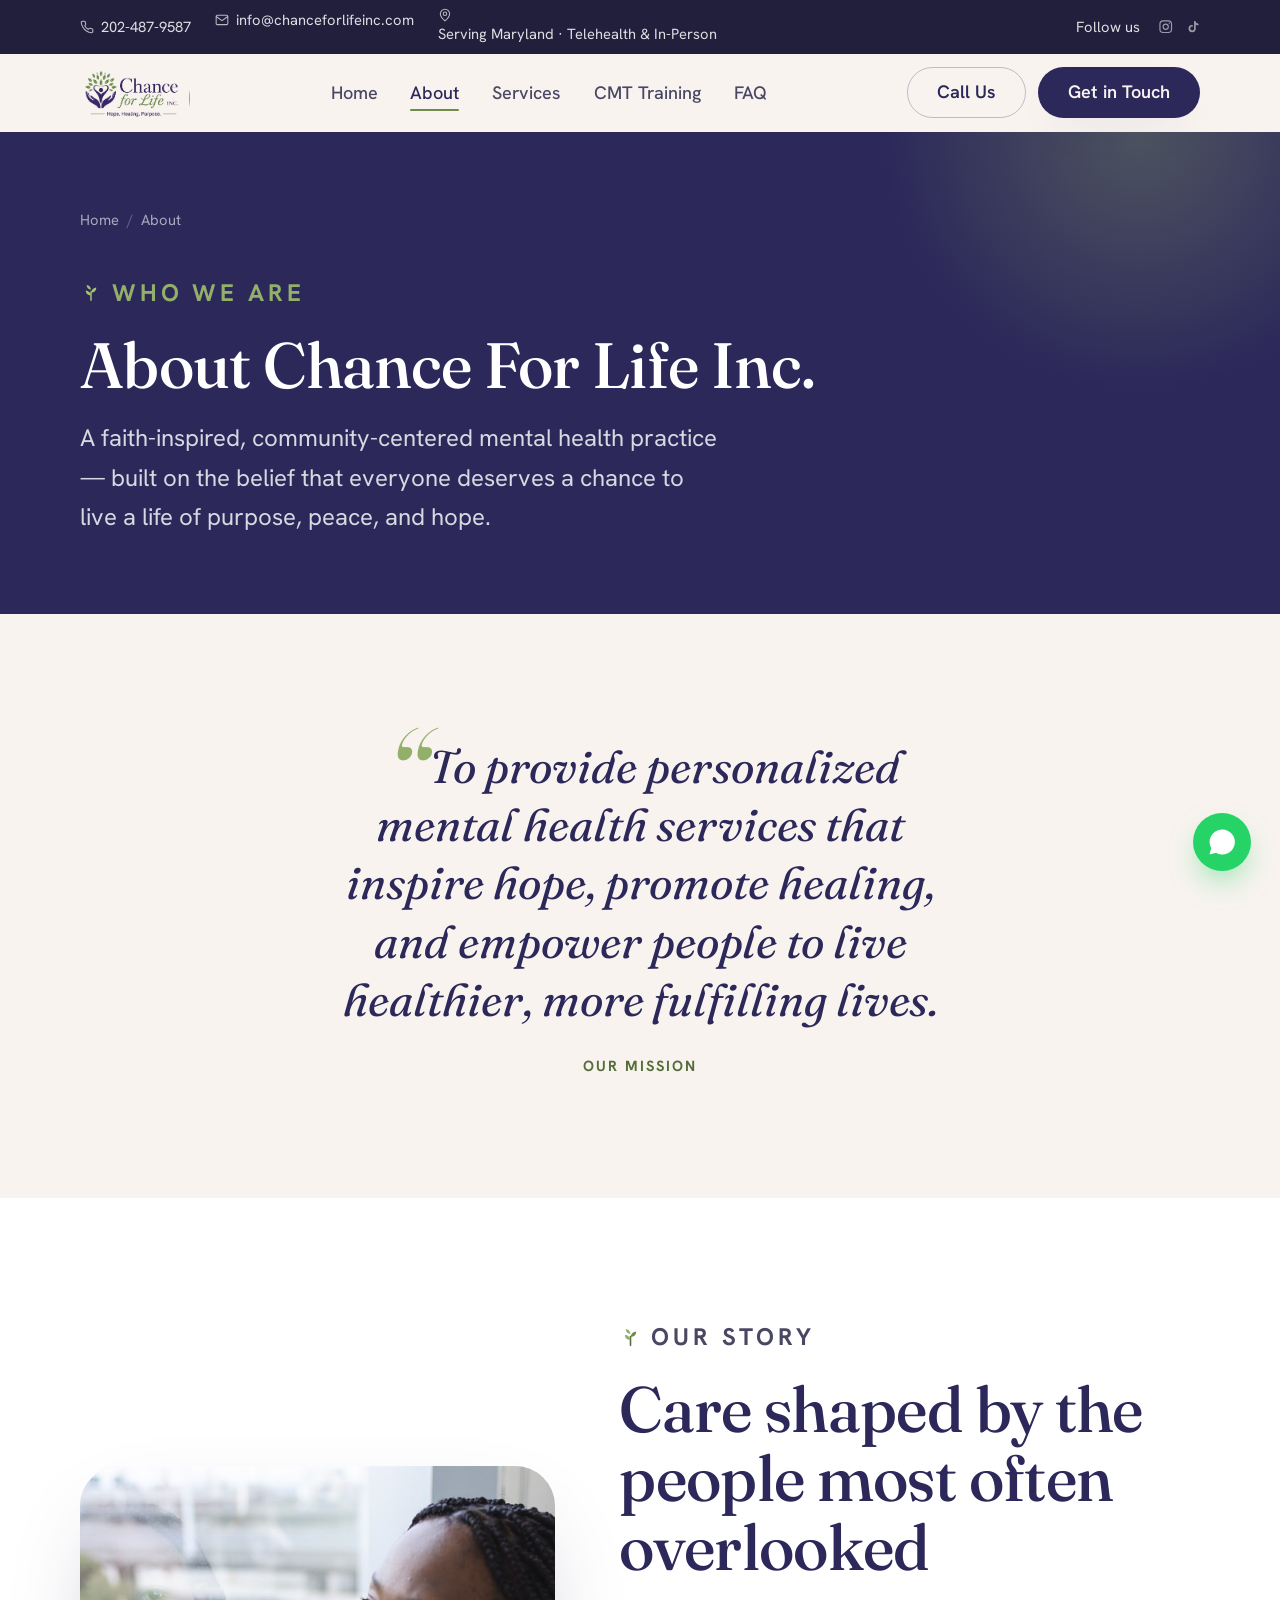
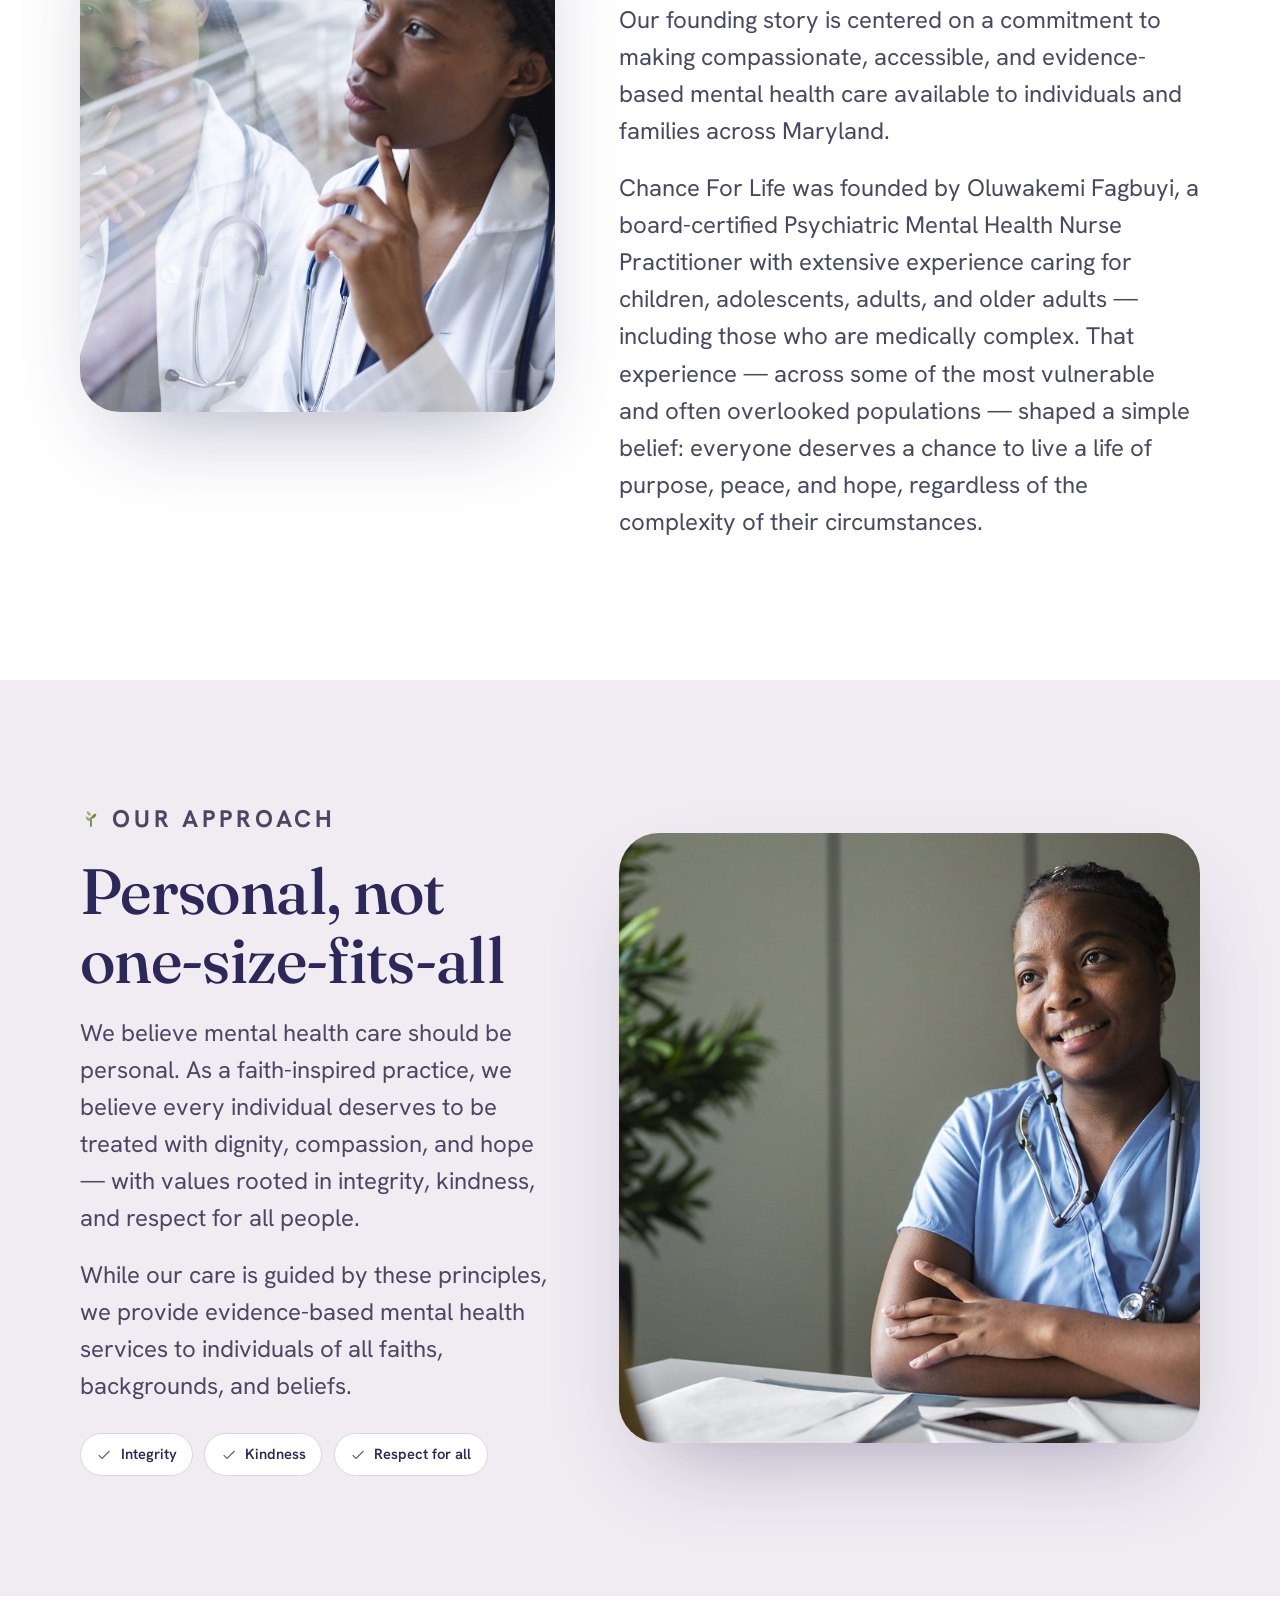
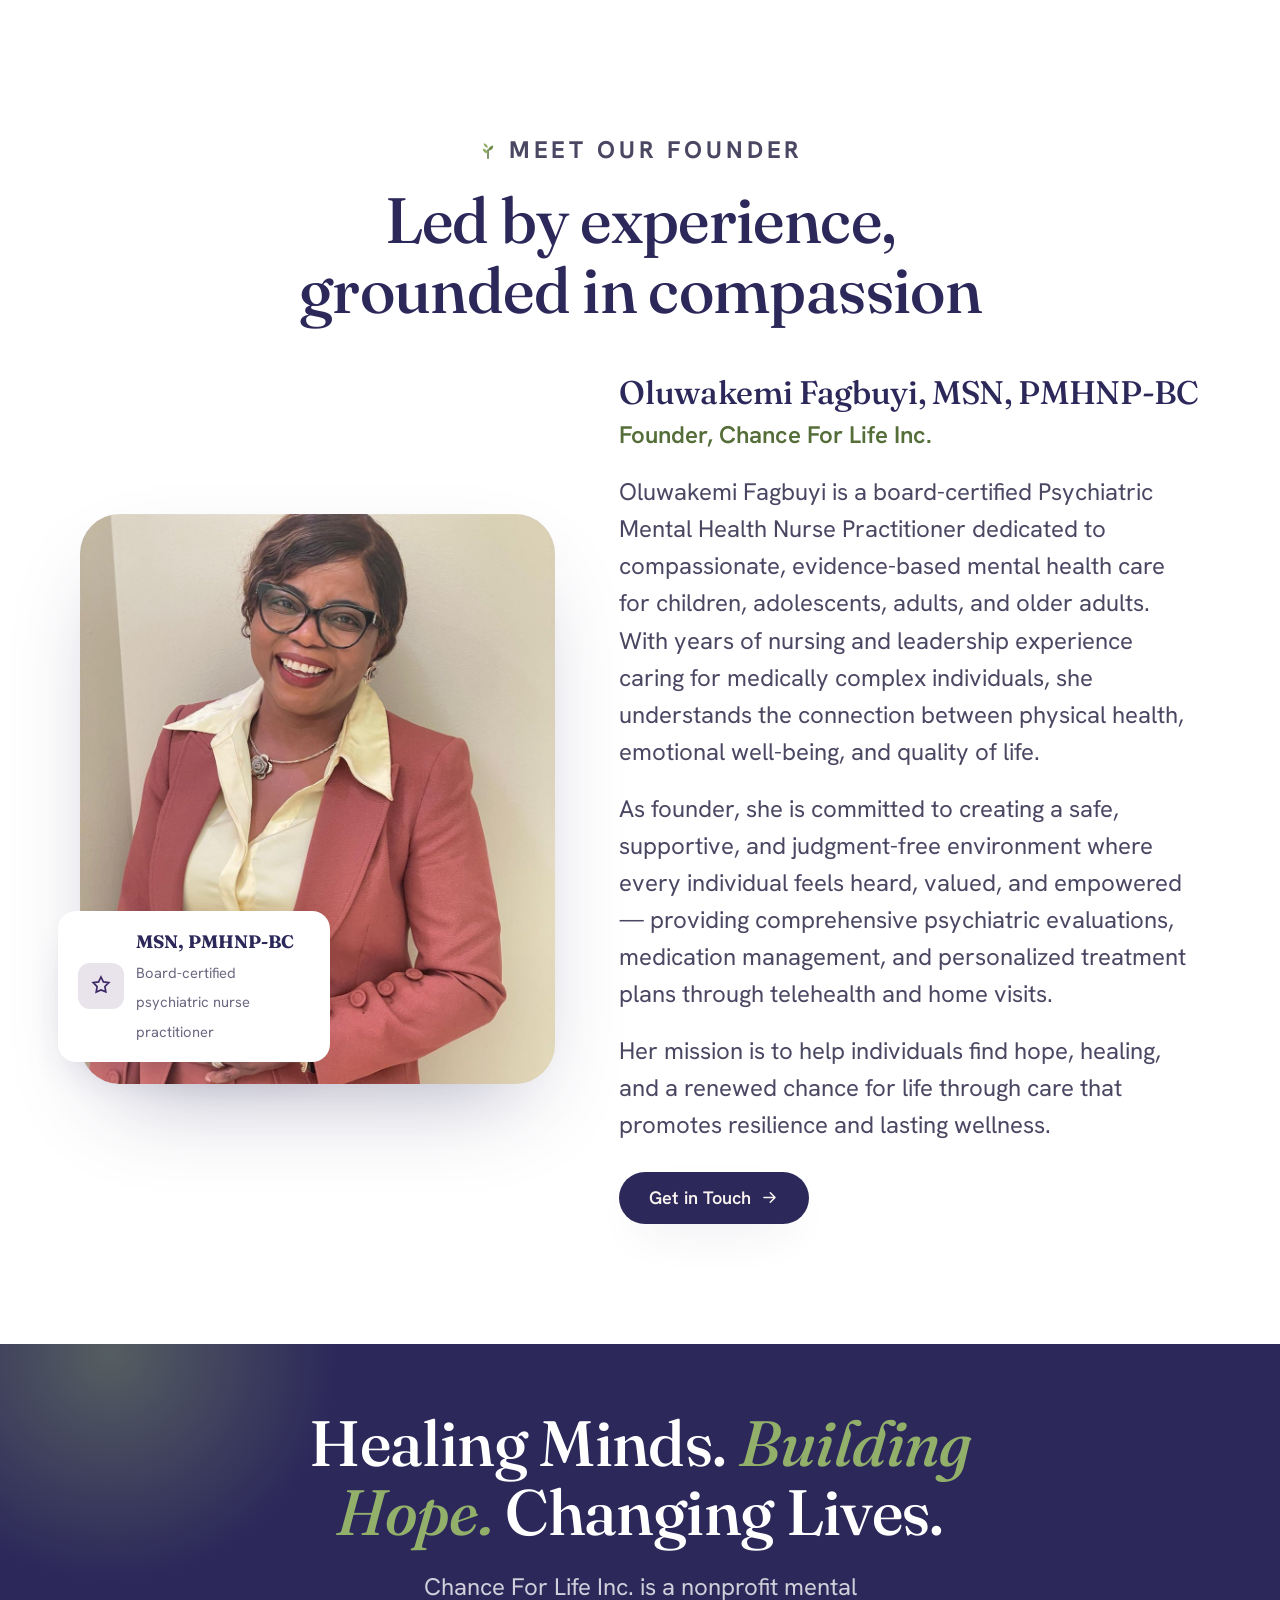
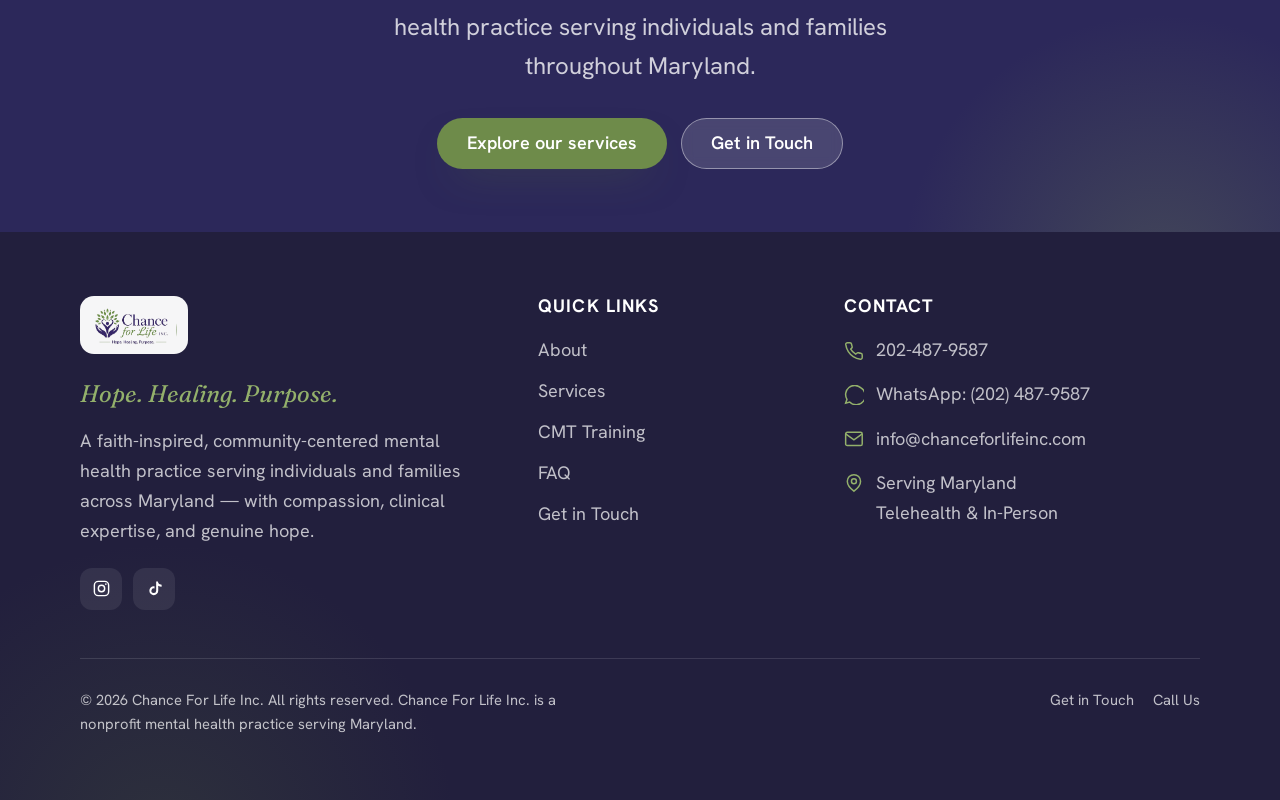
==== site/about.html @ 4c3afe4e "Add Chance For Life Inc. website Hand-built static site (HTML/CSS/vanilla JS, no build step) for a f" ====
<!DOCTYPE html>
<html lang="en">
<head>
<meta charset="UTF-8">
<meta name="viewport" content="width=device-width, initial-scale=1.0">
<title>About · Chance For Life Inc. — Our Story, Mission &amp; Founder</title>
<meta name="description" content="Chance For Life Inc. is a faith-inspired, community-centered mental health practice in Maryland, founded by a board-certified Psychiatric Mental Health Nurse Practitioner. Read our story, mission, and approach.">
<link rel="icon" href="images/favicon.svg" type="image/svg+xml">
<link rel="preconnect" href="https://fonts.googleapis.com">
<link rel="preconnect" href="https://fonts.gstatic.com" crossorigin>
<link href="https://fonts.googleapis.com/css2?family=Fraunces:ital,opsz,wght@0,9..144,400;0,9..144,500;0,9..144,600;1,9..144,400;1,9..144,500;1,9..144,600&family=Hanken+Grotesk:wght@400;500;600;700&display=swap" rel="stylesheet">
<link rel="stylesheet" href="css/styles.css">
</head>
<body>

<div class="topbar">
  <div class="container topbar__inner">
    <div class="topbar__left">
      <a class="tb-phone" href="tel:+12024879587"><svg viewBox="0 0 24 24" fill="none" stroke="currentColor" stroke-width="1.8"><path d="M22 16.9v3a2 2 0 0 1-2.2 2 19.8 19.8 0 0 1-8.6-3.1 19.5 19.5 0 0 1-6-6 19.8 19.8 0 0 1-3.1-8.7A2 2 0 0 1 4.1 2h3a2 2 0 0 1 2 1.7c.1 1 .4 1.9.7 2.8a2 2 0 0 1-.5 2.1L8.1 9.9a16 16 0 0 0 6 6l1.3-1.2a2 2 0 0 1 2.1-.5c.9.3 1.8.6 2.8.7a2 2 0 0 1 1.7 2Z"/></svg>202-487-9587</a>
      <span><a href="mailto:info@chanceforlifeinc.com"><svg viewBox="0 0 24 24" fill="none" stroke="currentColor" stroke-width="1.8"><rect x="2" y="4" width="20" height="16" rx="2"/><path d="m2 6 10 7L22 6"/></svg>info@chanceforlifeinc.com</a></span>
      <span><svg viewBox="0 0 24 24" fill="none" stroke="currentColor" stroke-width="1.8"><path d="M20 10c0 6-8 12-8 12s-8-6-8-12a8 8 0 0 1 16 0Z"/><circle cx="12" cy="10" r="3"/></svg>Serving Maryland · Telehealth &amp; In-Person</span>
    </div>
    <div class="topbar__right">
      <span>Follow us</span>
      <div class="topbar__socials">
        <a href="https://instagram.com/chanceforlifeinc" target="_blank" rel="noopener" aria-label="Chance For Life on Instagram"><svg viewBox="0 0 24 24" fill="none" stroke="currentColor" stroke-width="1.8"><rect x="3" y="3" width="18" height="18" rx="5"/><circle cx="12" cy="12" r="4"/><circle cx="17.5" cy="6.5" r="1" fill="currentColor" stroke="none"/></svg></a>
        <a href="https://www.tiktok.com/@chanceforlifeinc" target="_blank" rel="noopener" aria-label="Chance For Life on TikTok"><svg viewBox="0 0 24 24" fill="currentColor"><path d="M14 3h2.3c.2 1.6 1.1 3 2.5 3.7.7.4 1.5.6 2.2.6v2.5c-1.6 0-3.1-.5-4.3-1.4v6.4a5.6 5.6 0 1 1-5.6-5.6c.3 0 .6 0 .9.1v2.6a3 3 0 1 0 2.1 2.9V3Z"/></svg></a>
        
      </div>
    </div>
  </div>
</div>

<header class="site-header">
  <div class="container nav">
    <a class="brand" href="index.html" aria-label="Chance For Life Inc. home"><img src="images/logo.png" alt="Chance For Life Inc."></a>
    <nav class="nav__links" aria-label="Primary">
      <a href="index.html">Home</a>
      <a href="about.html" aria-current="page">About</a>
      <a href="services.html">Services</a>
      <a href="cmt-training.html">CMT Training</a>
      <a href="faq.html">FAQ</a>
    </nav>
    <div class="nav__cta">
      <a class="btn btn--ghost" href="tel:+12024879587">Call Us</a>
      <a class="btn btn--primary" href="contact.html">Get in Touch</a>
      <button class="nav__toggle" aria-label="Open menu" aria-expanded="false" aria-controls="mobileMenu"><svg viewBox="0 0 24 24" fill="none" stroke="currentColor" stroke-width="2"><path d="M3 6h18M3 12h18M3 18h18" stroke-linecap="round"/></svg></button>
    </div>
  </div>
</header>

<div class="mobile-menu" id="mobileMenu" aria-hidden="true">
  <div class="mobile-menu__top">
    <img src="images/logo.png" alt="Chance For Life Inc." style="height:48px;background:#fff;padding:6px 8px;border-radius:12px">
    <button class="close" aria-label="Close menu"><svg viewBox="0 0 24 24" fill="none" stroke="currentColor" stroke-width="2"><path d="M6 6l12 12M18 6 6 18" stroke-linecap="round"/></svg></button>
  </div>
  <nav aria-label="Mobile">
    <a href="index.html">Home</a><a href="about.html">About</a><a href="services.html">Services</a><a href="cmt-training.html">CMT Training</a><a href="faq.html">FAQ</a><a href="contact.html">Get in Touch <span>→</span></a>
  </nav>
  <div class="mobile-menu__foot"><a class="btn btn--sage" href="tel:+12024879587">Call Us · 202-487-9587</a></div>
</div>

<main>
<!-- Page hero -->
<section class="page-hero">
  <div class="container">
    <div class="page-hero__inner">
      <nav class="breadcrumb" aria-label="Breadcrumb"><a href="index.html">Home</a><span>/</span>About</nav>
      <p class="eyebrow">Who we are</p>
      <h1>About Chance For Life Inc.</h1>
      <p>A faith-inspired, community-centered mental health practice — built on the belief that everyone deserves a chance to live a life of purpose, peace, and hope.</p>
    </div>
  </div>
</section>

<!-- Mission pull-quote -->
<section class="section bg-cream">
  <div class="container">
    <div class="pullquote reveal">
      <blockquote>To provide personalized mental health services that inspire hope, promote healing, and empower people to live healthier, more fulfilling lives.</blockquote>
      <cite>Our Mission</cite>
    </div>
  </div>
</section>

<!-- Our story split -->
<section class="section bg-white">
  <div class="container">
    <div class="split">
      <div class="split__media reveal">
        <div class="frame" style="aspect-ratio:4/4.6"><img src="images/about-story.jpg" alt="A thoughtful nurse looking out a hospital window"></div>
      </div>
      <div class="split__body reveal d1">
        <p class="eyebrow">Our story</p>
        <h2>Care shaped by the people most often overlooked</h2>
        <p>Our founding story is centered on a commitment to making compassionate, accessible, and evidence-based mental health care available to individuals and families across Maryland.</p>
        <p>Chance For Life was founded by Oluwakemi Fagbuyi, a board-certified Psychiatric Mental Health Nurse Practitioner with extensive experience caring for children, adolescents, adults, and older adults — including those who are medically complex. That experience — across some of the most vulnerable and often overlooked populations — shaped a simple belief: everyone deserves a chance to live a life of purpose, peace, and hope, regardless of the complexity of their circumstances.</p>
      </div>
    </div>
  </div>
</section>

<!-- Approach split reverse -->
<section class="section bg-lav">
  <div class="container">
    <div class="split split--reverse">
      <div class="split__media reveal">
        <div class="frame" style="aspect-ratio:4/4.2"><img src="images/about-approach.jpg" alt="A smiling nurse at her desk"></div>
      </div>
      <div class="split__body reveal d1">
        <p class="eyebrow">Our approach</p>
        <h2>Personal, not one-size-fits-all</h2>
        <p>We believe mental health care should be personal. As a faith-inspired practice, we believe every individual deserves to be treated with dignity, compassion, and hope — with values rooted in integrity, kindness, and respect for all people.</p>
        <p>While our care is guided by these principles, we provide evidence-based mental health services to individuals of all faiths, backgrounds, and beliefs.</p>
        <div class="chips mt-gap-sm">
          <span class="chip"><svg viewBox="0 0 24 24" fill="none" stroke="currentColor" stroke-width="1.8"><path d="M20 6 9 17l-5-5"/></svg>Integrity</span>
          <span class="chip"><svg viewBox="0 0 24 24" fill="none" stroke="currentColor" stroke-width="1.8"><path d="M20 6 9 17l-5-5"/></svg>Kindness</span>
          <span class="chip"><svg viewBox="0 0 24 24" fill="none" stroke="currentColor" stroke-width="1.8"><path d="M20 6 9 17l-5-5"/></svg>Respect for all</span>
        </div>
      </div>
    </div>
  </div>
</section>

<!-- Meet the founder -->
<section class="section bg-white">
  <div class="container">
    <div class="section-head section-head--center reveal">
      <p class="eyebrow eyebrow--center">Meet our founder</p>
      <h2>Led by experience, grounded in compassion</h2>
    </div>
    <div class="split mt-gap" style="align-items:center">
      <div class="split__media reveal">
        <div class="frame" style="aspect-ratio:4/4.8"><img src="images/founder.jpg" alt="Portrait of the founder of Chance For Life Inc."></div>
        <div class="split__badge">
          <span class="cred"><svg viewBox="0 0 24 24" fill="none" stroke="currentColor" stroke-width="1.7"><path d="M12 3l2.4 4.9 5.4.8-3.9 3.8.9 5.4L12 15.9 7.2 18l.9-5.4L4.2 8.7l5.4-.8L12 3Z"/></svg></span>
          <div><b>MSN, PMHNP-BC</b><span>Board-certified psychiatric nurse practitioner</span></div>
        </div>
      </div>
      <div class="split__body reveal d1">
        <h3 style="font-size:var(--step-2)">Oluwakemi Fagbuyi, MSN, PMHNP-BC</h3>
        <p style="margin:0.4rem 0 1.2rem;color:var(--sage-deep);font-weight:600">Founder, Chance For Life Inc.</p>
        <p>Oluwakemi Fagbuyi is a board-certified Psychiatric Mental Health Nurse Practitioner dedicated to compassionate, evidence-based mental health care for children, adolescents, adults, and older adults. With years of nursing and leadership experience caring for medically complex individuals, she understands the connection between physical health, emotional well-being, and quality of life.</p>
        <p>As founder, she is committed to creating a safe, supportive, and judgment-free environment where every individual feels heard, valued, and empowered — providing comprehensive psychiatric evaluations, medication management, and personalized treatment plans through telehealth and home visits.</p>
        <p>Her mission is to help individuals find hope, healing, and a renewed chance for life through care that promotes resilience and lasting wellness.</p>
        <div class="btn-row mt-gap-sm">
          <a class="btn btn--primary" href="contact.html">Get in Touch
            <svg viewBox="0 0 24 24" fill="none" stroke="currentColor" stroke-width="2"><path d="M5 12h14M13 6l6 6-6 6" stroke-linecap="round" stroke-linejoin="round"/></svg>
          </a>
        </div>
      </div>
    </div>
  </div>
</section>

<!-- Band -->
<section class="band">
  <div class="container band__inner">
    <h2 class="reveal">Healing Minds. <span class="em">Building Hope.</span> Changing Lives.</h2>
    <p class="reveal d1">Chance For Life Inc. is a nonprofit mental health practice serving individuals and families throughout Maryland.</p>
    <div class="btn-row reveal d1" style="justify-content:center;margin-top:2rem">
      <a class="btn btn--sage" href="services.html">Explore our services</a>
      <a class="btn btn--light" href="contact.html">Get in Touch</a>
    </div>
  </div>
</section>
</main>

<footer class="site-footer">
  <div class="container footer__inner footer">
    <div class="footer__grid">
      <div class="footer__brand">
        <img src="images/logo.png" alt="Chance For Life Inc.">
        <p class="tagline">Hope. Healing. Purpose.</p>
        <p>A faith-inspired, community-centered mental health practice serving individuals and families across Maryland — with compassion, clinical expertise, and genuine hope.</p>
        <div class="footer__socials">
          <a href="https://instagram.com/chanceforlifeinc" target="_blank" rel="noopener" aria-label="Chance For Life on Instagram"><svg viewBox="0 0 24 24" fill="none" stroke="currentColor" stroke-width="1.8"><rect x="3" y="3" width="18" height="18" rx="5"/><circle cx="12" cy="12" r="4"/><circle cx="17.5" cy="6.5" r="1" fill="currentColor" stroke="none"/></svg></a>
          <a href="https://www.tiktok.com/@chanceforlifeinc" target="_blank" rel="noopener" aria-label="Chance For Life on TikTok"><svg viewBox="0 0 24 24" fill="currentColor"><path d="M14 3h2.3c.2 1.6 1.1 3 2.5 3.7.7.4 1.5.6 2.2.6v2.5c-1.6 0-3.1-.5-4.3-1.4v6.4a5.6 5.6 0 1 1-5.6-5.6c.3 0 .6 0 .9.1v2.6a3 3 0 1 0 2.1 2.9V3Z"/></svg></a>
          
        </div>
      </div>
      <div>
        <h4>Quick Links</h4>
        <div class="footer__links">
          <a href="about.html">About</a><a href="services.html">Services</a><a href="cmt-training.html">CMT Training</a><a href="faq.html">FAQ</a><a href="contact.html">Get in Touch</a>
        </div>
      </div>
      <div>
        <h4>Contact</h4>
        <ul class="footer__contact">
          <li><svg viewBox="0 0 24 24" fill="none" stroke="currentColor" stroke-width="1.8"><path d="M22 16.9v3a2 2 0 0 1-2.2 2 19.8 19.8 0 0 1-8.6-3.1 19.5 19.5 0 0 1-6-6 19.8 19.8 0 0 1-3.1-8.7A2 2 0 0 1 4.1 2h3a2 2 0 0 1 2 1.7c.1 1 .4 1.9.7 2.8a2 2 0 0 1-.5 2.1L8.1 9.9a16 16 0 0 0 6 6l1.3-1.2a2 2 0 0 1 2.1-.5c.9.3 1.8.6 2.8.7a2 2 0 0 1 1.7 2Z"/></svg><a href="tel:+12024879587">202-487-9587</a></li>
          <li><svg viewBox="0 0 24 24" fill="none" stroke="currentColor" stroke-width="1.8"><path d="M20.5 3.5A11 11 0 0 0 3.6 17.3L2 22l4.8-1.5A11 11 0 1 0 20.5 3.5Z"/></svg><a href="https://wa.me/12024879587" target="_blank" rel="noopener" aria-label="Message us on WhatsApp">WhatsApp: (202) 487-9587</a></li>
          <li><svg viewBox="0 0 24 24" fill="none" stroke="currentColor" stroke-width="1.8"><rect x="2" y="4" width="20" height="16" rx="2"/><path d="m2 6 10 7L22 6"/></svg><a href="mailto:info@chanceforlifeinc.com">info@chanceforlifeinc.com</a></li>
          <li><svg viewBox="0 0 24 24" fill="none" stroke="currentColor" stroke-width="1.8"><path d="M20 10c0 6-8 12-8 12s-8-6-8-12a8 8 0 0 1 16 0Z"/><circle cx="12" cy="10" r="3"/></svg><span>Serving Maryland<br>Telehealth &amp; In-Person</span></li>
        </ul>
      </div>
    </div>
    <div class="footer__bottom">
      <p>© <span id="year">2026</span> Chance For Life Inc. All rights reserved. Chance For Life Inc. is a nonprofit mental health practice serving Maryland.</p>
      <div class="legal"><a href="contact.html">Get in Touch</a><a href="tel:+12024879587">Call Us</a></div>
    </div>
  </div>
</footer>

<a class="wa-float" href="https://wa.me/12024879587" target="_blank" rel="noopener" aria-label="Chat with us on WhatsApp"><svg viewBox="0 0 24 24" fill="currentColor"><path d="M17.5 14.4c-.3-.2-1.7-.9-2-1-.3-.1-.5-.1-.6.2-.2.3-.7.9-.9 1.1-.2.2-.3.2-.6.1-.3-.2-1.2-.5-2.3-1.4-.9-.8-1.4-1.7-1.6-2-.2-.3 0-.5.1-.6l.4-.5c.1-.2.2-.3.3-.5.1-.2 0-.4 0-.5 0-.2-.6-1.6-.9-2.1-.2-.5-.4-.5-.6-.5h-.5c-.2 0-.5.1-.7.3-.3.3-1 1-1 2.4s1 2.8 1.2 3c.1.2 2 3.1 4.9 4.3.7.3 1.2.5 1.6.6.7.2 1.3.2 1.8.1.5-.1 1.7-.7 2-1.4.2-.7.2-1.2.2-1.4l-.5-.1ZM12 2a10 10 0 0 0-8.6 15L2 22l5.2-1.4A10 10 0 1 0 12 2Z"/></svg></a>

<script src="js/main.js"></script>
</body>
</html>
---- site/css/styles.css ----
/* ============================================================
   Chance For Life Inc. — Design System
   Thesis: "Held." Growth cradled with compassion.
   Palette confirmed from brand flier. Fraunces + Hanken Grotesk.
   ============================================================ */

/* ---------- Tokens ---------- */
:root {
  /* Brand color */
  --indigo:       #2C285A;
  --indigo-deep:  #221F3D;
  --plum:         #3D2968;
  --sage:         #6E8B4A;
  --sage-deep:    #556E39;
  --sage-soft:    #93B06B;
  --cream:        #F8F3EF;
  --cream-warm:   #F2EAE2;
  --lavender:     #E9E4EC;
  --lavender-mist:#F1ECF2;

  /* Ink / neutrals */
  --ink:          #221F3D;
  --ink-soft:     #4A4763;
  --ink-muted:    #6B6880;
  --line:         #E3DBD3;
  --line-lav:     #DDD4E2;
  --white:        #FFFFFF;

  /* Semantic */
  --bg:           var(--cream);
  --surface:      #FFFFFF;
  --surface-lav:  var(--lavender-mist);
  --text:         var(--ink);
  --heading:      var(--indigo);
  --accent:       var(--sage);

  /* Type */
  --display: "Fraunces", Georgia, "Times New Roman", serif;
  --body: "Hanken Grotesk", -apple-system, BlinkMacSystemFont, "Segoe UI", sans-serif;

  /* Scale (fluid) */
  --step--1: clamp(0.83rem, 0.79rem + 0.18vw, 0.92rem);
  --step-0:  clamp(1rem, 0.95rem + 0.25vw, 1.13rem);
  --step-1:  clamp(1.2rem, 1.1rem + 0.5vw, 1.5rem);
  --step-2:  clamp(1.5rem, 1.32rem + 0.9vw, 2.1rem);
  --step-3:  clamp(1.95rem, 1.65rem + 1.5vw, 3rem);
  --step-4:  clamp(2.5rem, 2rem + 2.5vw, 4.3rem);
  --step-5:  clamp(3rem, 2.2rem + 4vw, 5.6rem);

  /* Space */
  --sp-section: clamp(4.5rem, 3.5rem + 5vw, 8rem);
  --container: 1200px;
  --container-wide: 1360px;
  --radius: 14px;
  --radius-lg: 26px;
  --radius-xl: 40px;

  /* Motion */
  --ease: cubic-bezier(0.22, 0.61, 0.36, 1);
  --ease-out: cubic-bezier(0.16, 1, 0.3, 1);
  --shadow-sm: 0 2px 8px rgba(44, 40, 90, 0.06);
  --shadow: 0 18px 46px -22px rgba(44, 40, 90, 0.32);
  --shadow-lg: 0 40px 90px -40px rgba(44, 40, 90, 0.42);
}

/* ---------- Reset ---------- */
*, *::before, *::after { box-sizing: border-box; }
* { margin: 0; }
html { -webkit-text-size-adjust: 100%; scroll-behavior: smooth; }
@media (prefers-reduced-motion: reduce) {
  html { scroll-behavior: auto; }
  *, *::before, *::after { animation-duration: 0.001ms !important; animation-iteration-count: 1 !important; transition-duration: 0.001ms !important; }
}
body {
  font-family: var(--body);
  font-size: var(--step-0);
  line-height: 1.65;
  color: var(--text);
  background: var(--bg);
  -webkit-font-smoothing: antialiased;
  text-rendering: optimizeLegibility;
  overflow-x: hidden;
}
img, picture, svg { max-width: 100%; display: block; }
a { color: inherit; text-decoration: none; }
button, input, select, textarea { font: inherit; color: inherit; }
ul { list-style: none; padding: 0; }
:focus-visible { outline: 3px solid var(--sage); outline-offset: 3px; border-radius: 4px; }

/* ---------- Type ---------- */
h1, h2, h3, h4 {
  font-family: var(--display);
  color: var(--heading);
  font-weight: 500;
  line-height: 1.08;
  letter-spacing: -0.01em;
  font-optical-sizing: auto;
}
h1 { font-size: var(--step-5); }
h2 { font-size: var(--step-4); }
h3 { font-size: var(--step-2); }
p { text-wrap: pretty; }
.script { font-style: italic; font-variation-settings: "SOFT" 40, "WONK" 1; color: var(--sage-deep); }
strong { font-weight: 700; color: var(--ink); }

/* ---------- Layout ---------- */
.container { width: 100%; max-width: var(--container); margin-inline: auto; padding-inline: clamp(1.15rem, 4vw, 2.5rem); }
.container-wide { max-width: var(--container-wide); }
.section { padding-block: var(--sp-section); }
.section--tight { padding-block: clamp(3rem, 2.4rem + 3vw, 5rem); }
.bg-cream { background: var(--cream); }
.bg-warm  { background: var(--cream-warm); }
.bg-lav   { background: var(--surface-lav); }
.bg-white { background: var(--white); }

/* Eyebrow — the leaf-sprig signature marker */
.eyebrow {
  display: inline-flex; align-items: center; gap: 0.6rem;
  font-family: var(--body);
  font-size: var(--step--1);
  font-weight: 700;
  letter-spacing: 0.16em;
  text-transform: uppercase;
  color: var(--sage-deep);
  margin-bottom: 1.1rem;
}
.eyebrow::before {
  content: "";
  width: 1.4rem; height: 1.4rem;
  background: url("../images/leaf.svg") center / contain no-repeat;
  flex: none;
}
.eyebrow--center { justify-content: center; }

.section-head { max-width: 46rem; }
.section-head--center { margin-inline: auto; text-align: center; }
.section-head p { color: var(--ink-soft); font-size: var(--step-1); margin-top: 1rem; line-height: 1.5; }
.lede { font-size: var(--step-1); color: var(--ink-soft); line-height: 1.55; }

/* ---------- Buttons ---------- */
.btn {
  display: inline-flex; align-items: center; gap: 0.55rem;
  font-family: var(--body); font-weight: 600; font-size: var(--step-0);
  padding: 0.85em 1.6em;
  border-radius: 100px;
  border: 1.5px solid transparent;
  cursor: pointer;
  transition: transform 0.35s var(--ease), background 0.3s var(--ease), box-shadow 0.35s var(--ease), color 0.3s var(--ease), border-color 0.3s var(--ease);
  will-change: transform;
  line-height: 1;
}
.btn svg { width: 1.05em; height: 1.05em; }
.btn:hover { transform: translateY(-2px); }
.btn:active { transform: translateY(0); }
.btn--primary { background: var(--indigo); color: var(--cream); box-shadow: var(--shadow); }
.btn--primary:hover { background: var(--plum); box-shadow: var(--shadow-lg); }
.btn--sage { background: var(--sage); color: #fff; box-shadow: 0 18px 40px -20px rgba(85,110,57,0.6); }
.btn--sage:hover { background: var(--sage-deep); }
.btn--ghost { background: transparent; color: var(--indigo); border-color: rgba(44,40,90,0.28); }
.btn--ghost:hover { border-color: var(--indigo); background: rgba(44,40,90,0.05); }
.btn--light { background: rgba(255,255,255,0.14); color: #fff; border-color: rgba(255,255,255,0.42); backdrop-filter: blur(6px); }
.btn--light:hover { background: rgba(255,255,255,0.24); }
.btn--block { width: 100%; justify-content: center; }
.btn-row { display: flex; flex-wrap: wrap; gap: 0.85rem; }

.textlink {
  display: inline-flex; align-items: center; gap: 0.4rem;
  font-weight: 600; color: var(--sage-deep);
  border-bottom: 1.5px solid transparent;
  transition: gap 0.3s var(--ease), border-color 0.3s var(--ease), color 0.3s var(--ease);
}
.textlink svg { width: 1em; height: 1em; transition: transform 0.3s var(--ease); }
.textlink:hover { gap: 0.65rem; color: var(--indigo); }
.textlink:hover svg { transform: translateX(3px); }

/* ============================================================
   Top contact bar + Header
   ============================================================ */
.topbar {
  background: var(--indigo-deep);
  color: rgba(255,255,255,0.85);
  font-size: var(--step--1);
}
.topbar__inner { display: flex; align-items: center; justify-content: space-between; gap: 1rem; padding-block: 0.5rem; }
.topbar a { display: inline-flex; align-items: center; gap: 0.45rem; transition: color 0.25s; white-space: nowrap; }
.topbar a:hover { color: #fff; }
.topbar svg { width: 0.95em; height: 0.95em; opacity: 0.8; }
.topbar__left { display: flex; gap: 1.5rem; }
.topbar__right { display: flex; align-items: center; gap: 1.1rem; }
.topbar__socials { display: flex; gap: 0.7rem; }
.topbar__socials a { opacity: 0.82; }
.topbar__socials svg { width: 1.05em; height: 1.05em; }
@media (max-width: 720px) {
  .topbar__left span:not(.tb-phone) { display: none; }
  .topbar__inner { justify-content: center; }
  .topbar__right { display: none; }
}

.site-header {
  position: sticky; top: 0; z-index: 100;
  background: rgba(248, 243, 239, 0.82);
  backdrop-filter: blur(14px) saturate(1.4);
  border-bottom: 1px solid transparent;
  transition: border-color 0.3s, box-shadow 0.3s, background 0.3s;
}
.site-header.scrolled { border-bottom-color: var(--line); box-shadow: 0 8px 30px -18px rgba(44,40,90,0.25); background: rgba(248, 243, 239, 0.94); }
.nav { display: flex; align-items: center; justify-content: space-between; gap: 1.5rem; padding-block: 0.7rem; }
.brand { display: flex; align-items: center; flex: none; }
.brand img { height: 46px; width: auto; }
@media (min-width: 600px){ .brand img { height: 54px; } }

.nav__links { display: flex; align-items: center; gap: 0.35rem; }
.nav__links a {
  position: relative;
  padding: 0.5rem 0.85rem;
  font-weight: 500; font-size: var(--step-0);
  color: var(--ink-soft);
  border-radius: 8px;
  transition: color 0.25s;
}
.nav__links a:hover { color: var(--indigo); }
.nav__links a::after {
  content: ""; position: absolute; left: 0.85rem; right: 0.85rem; bottom: 0.28rem;
  height: 2px; background: var(--sage); border-radius: 2px;
  transform: scaleX(0); transform-origin: left; transition: transform 0.3s var(--ease);
}
.nav__links a:hover::after, .nav__links a[aria-current="page"]::after { transform: scaleX(1); }
.nav__links a[aria-current="page"] { color: var(--indigo); }

.nav__cta { display: flex; align-items: center; gap: 0.75rem; }
.nav__toggle { display: none; }

@media (max-width: 940px) {
  .nav__links, .nav__cta .btn--ghost { display: none; }
  .nav__toggle {
    display: inline-flex; align-items: center; justify-content: center;
    width: 46px; height: 46px; border-radius: 12px;
    background: var(--white); border: 1px solid var(--line-lav); cursor: pointer;
  }
  .nav__toggle svg { width: 22px; height: 22px; }
}

/* Mobile menu */
.mobile-menu {
  position: fixed; inset: 0; z-index: 200;
  background: var(--indigo-deep); color: #fff;
  padding: clamp(1.5rem, 6vw, 3rem);
  display: flex; flex-direction: column;
  transform: translateY(-100%); transition: transform 0.5s var(--ease-out);
  visibility: hidden;
}
.mobile-menu.open { transform: translateY(0); visibility: visible; }
.mobile-menu__top { display: flex; justify-content: space-between; align-items: center; margin-bottom: 2.5rem; }
.mobile-menu__top .close { width: 46px; height: 46px; border-radius: 12px; background: rgba(255,255,255,0.1); border: none; color: #fff; cursor: pointer; display: grid; place-items: center; }
.mobile-menu__top .close svg { width: 22px; height: 22px; }
.mobile-menu nav { display: flex; flex-direction: column; gap: 0.2rem; }
.mobile-menu nav a {
  font-family: var(--display); font-size: clamp(1.8rem, 8vw, 2.6rem); color: #fff;
  padding-block: 0.5rem; border-bottom: 1px solid rgba(255,255,255,0.12);
  display: flex; justify-content: space-between; align-items: center;
}
.mobile-menu nav a span { color: var(--sage-soft); font-family: var(--body); font-size: 1rem; }
.mobile-menu__foot { margin-top: auto; padding-top: 2rem; display: flex; flex-direction: column; gap: 1rem; }
.mobile-menu__foot .btn { justify-content: center; }

/* ============================================================
   Hero
   ============================================================ */
.hero { position: relative; padding-top: clamp(2rem, 3vw, 3rem); padding-bottom: var(--sp-section); }
.hero__grid {
  display: grid; grid-template-columns: 1.05fr 1fr; gap: clamp(1.5rem, 4vw, 3.5rem);
  align-items: center;
}
.hero__copy { max-width: 34rem; }
.hero h1 { margin-bottom: 1.3rem; }
.hero h1 .accent { color: var(--sage-deep); font-style: italic; font-variation-settings: "SOFT" 30, "WONK" 1; }
.hero__sub { font-size: var(--step-1); color: var(--ink-soft); line-height: 1.5; margin-bottom: 2rem; max-width: 30rem; }
.hero .btn-row { margin-bottom: 2.4rem; }

.hero__trust { display: flex; gap: clamp(1.2rem, 3vw, 2.4rem); flex-wrap: wrap; }
.hero__trust > div { position: relative; }
.hero__trust > div + div { padding-left: clamp(1.2rem, 3vw, 2.4rem); border-left: 1px solid var(--line); }
.hero__trust dt { font-family: var(--display); font-size: var(--step-2); color: var(--indigo); line-height: 1; }
.hero__trust dd { font-size: var(--step--1); color: var(--ink-muted); margin-top: 0.35rem; letter-spacing: 0.02em; }

/* Cupped hero frame — asymmetric radii echo cradling hands */
.hero__media {
  position: relative;
  border-radius: 46% 46% var(--radius-xl) var(--radius-xl) / 30% 30% var(--radius-xl) var(--radius-xl);
  overflow: hidden;
  box-shadow: var(--shadow-lg);
  aspect-ratio: 4 / 4.4;
  background: var(--lavender);
}
@media (min-width: 981px){ .hero__media { aspect-ratio: 4 / 4.7; } }
.hero__slides { position: absolute; inset: 0; }
.slide {
  position: absolute; inset: 0; opacity: 0;
  transition: opacity 1.1s var(--ease), transform 6s ease-out;
  transform: scale(1.06);
}
.slide img { width: 100%; height: 100%; object-fit: cover; }
.slide.active { opacity: 1; transform: scale(1); z-index: 2; }
.hero__media::after {
  content: ""; position: absolute; inset: 0; z-index: 3; pointer-events: none;
  background: linear-gradient(180deg, rgba(44,40,90,0) 55%, rgba(34,31,61,0.42) 100%);
}
/* floating hope chip */
.hero__chip {
  position: absolute; z-index: 4; left: clamp(0.8rem, 2vw, 1.4rem); bottom: clamp(0.8rem, 2vw, 1.4rem);
  background: rgba(255,255,255,0.9); backdrop-filter: blur(10px);
  border-radius: 18px; padding: 0.85rem 1.1rem 0.85rem 0.9rem;
  display: flex; align-items: center; gap: 0.75rem;
  box-shadow: var(--shadow); max-width: 15rem;
}
.hero__chip .ico { width: 40px; height: 40px; border-radius: 12px; background: var(--sage); color:#fff; display: grid; place-items: center; flex: none; }
.hero__chip .ico svg { width: 22px; height: 22px; }
.hero__chip b { display: block; color: var(--indigo); font-family: var(--display); font-size: 1.05rem; line-height: 1.1; }
.hero__chip span { font-size: var(--step--1); color: var(--ink-muted); }

/* slide dots */
.hero__dots { position: absolute; z-index: 5; right: clamp(0.9rem,2vw,1.4rem); top: clamp(0.9rem,2vw,1.4rem); display: flex; gap: 0.5rem; }
.hero__dots button { width: 9px; height: 9px; border-radius: 50%; border: none; background: rgba(255,255,255,0.55); cursor: pointer; padding: 0; transition: all 0.3s; }
.hero__dots button.active { background: #fff; width: 26px; border-radius: 5px; }

@media (max-width: 980px) {
  .hero__grid { grid-template-columns: 1fr; }
  .hero__copy { max-width: 40rem; }
  .hero__media { aspect-ratio: 4 / 3.6; border-radius: 40% 40% var(--radius-xl) var(--radius-xl) / 18% 18% var(--radius-xl) var(--radius-xl); }
}
@media (max-width: 560px){
  .hero__media { aspect-ratio: 3 / 3.2; }
  .hero__trust { flex-direction: column; gap: 0; }
  .hero__trust > div + div { padding-left: 0; border-left: none; border-top: 1px solid var(--line); }
  .hero__trust > div { padding-block: 0.9rem; }
  .hero__trust > div:first-child { padding-top: 0; }
}

/* ============================================================
   Intro / mission strip
   ============================================================ */
.intro__inner { display: grid; grid-template-columns: 0.85fr 1.15fr; gap: clamp(2rem, 5vw, 5rem); align-items: start; }
.intro__lead { font-family: var(--display); font-size: var(--step-3); color: var(--indigo); line-height: 1.18; }
.intro__body p { font-size: var(--step-1); color: var(--ink-soft); line-height: 1.55; }
.intro__body p + p { margin-top: 1.1rem; }
.intro__body .btn-row { margin-top: 1.8rem; }
@media (max-width: 820px){ .intro__inner { grid-template-columns: 1fr; gap: 1.5rem; } }

/* ============================================================
   Pillars / service cards
   ============================================================ */
.pillars { display: grid; grid-template-columns: repeat(auto-fit, minmax(min(100%, 320px), 1fr)); gap: clamp(1.1rem, 2.2vw, 1.6rem); }
.pillar {
  position: relative; background: var(--surface); border-radius: var(--radius-lg);
  overflow: hidden; box-shadow: var(--shadow-sm); border: 1px solid var(--line);
  display: flex; flex-direction: column;
  transition: transform 0.5s var(--ease), box-shadow 0.5s var(--ease), border-color 0.5s;
}
.pillar:hover { transform: translateY(-6px); box-shadow: var(--shadow); border-color: transparent; }
.pillar__media { aspect-ratio: 16 / 10; overflow: hidden; position: relative; }
.pillar__media img { width: 100%; height: 100%; object-fit: cover; transition: transform 0.8s var(--ease); }
.pillar:hover .pillar__media img { transform: scale(1.06); }
.pillar__num {
  position: absolute; top: 1rem; left: 1rem; z-index: 2;
  width: 42px; height: 42px; border-radius: 50%;
  background: rgba(248,243,239,0.92); backdrop-filter: blur(6px);
  color: var(--sage-deep); display: grid; place-items: center;
}
.pillar__num svg { width: 22px; height: 22px; }
.pillar__body { padding: clamp(1.3rem, 2.5vw, 1.7rem); display: flex; flex-direction: column; flex: 1; }
.pillar__body h3 { font-size: var(--step-1); margin-bottom: 0.6rem; }
.pillar__body p { color: var(--ink-soft); font-size: var(--step-0); margin-bottom: 1.2rem; flex: 1; }
.pillar__body .textlink { margin-top: auto; }

/* Full service detail block (services page) */
.service-detail { scroll-margin-top: 120px; }
.service-detail__grid { display: grid; grid-template-columns: 1fr 1fr; gap: clamp(2rem, 5vw, 4.5rem); align-items: center; }
.service-detail:nth-child(even) .service-detail__media { order: 2; }
.service-detail__media {
  border-radius: var(--radius-xl) var(--radius-xl) var(--radius) var(--radius) / var(--radius-xl) var(--radius-xl) var(--radius) var(--radius);
  overflow: hidden; box-shadow: var(--shadow); aspect-ratio: 5/4;
}
.service-detail__media img { width: 100%; height: 100%; object-fit: cover; }
.service-detail h2 { font-size: var(--step-3); margin-bottom: 1.1rem; }
.service-detail p { color: var(--ink-soft); font-size: var(--step-1); line-height: 1.55; margin-bottom: 1.5rem; }
.check-list { display: grid; gap: 0.75rem; margin-bottom: 1.8rem; }
.check-list li { display: flex; gap: 0.75rem; align-items: flex-start; font-size: var(--step-0); }
.check-list li::before {
  content: ""; flex: none; width: 1.5rem; height: 1.5rem; margin-top: 0.1rem;
  background: url("../images/check.svg") center/contain no-repeat;
}
.check-list li strong { font-weight: 700; color: var(--indigo); display: block; }
@media (max-width: 820px){
  .service-detail__grid { grid-template-columns: 1fr; gap: 1.8rem; }
  .service-detail:nth-child(even) .service-detail__media { order: 0; }
}

/* ============================================================
   Tagline band
   ============================================================ */
.band {
  position: relative; overflow: hidden;
  background: var(--indigo); color: #fff;
  text-align: center;
}
.band::before, .band::after {
  content: ""; position: absolute; border-radius: 50%;
  background: radial-gradient(circle, rgba(147,176,107,0.4), transparent 70%);
}
.band::before { width: 460px; height: 460px; top: -220px; left: -120px; }
.band::after { width: 520px; height: 520px; bottom: -300px; right: -140px; background: radial-gradient(circle, rgba(107,124,88,0.35), transparent 70%); }
.band__inner { position: relative; z-index: 1; padding-block: clamp(3.5rem, 5vw, 6rem); }
.band h2 { color: #fff; font-size: var(--step-4); max-width: 20ch; margin-inline: auto; }
.band h2 .em { color: var(--sage-soft); font-style: italic; }
.band p { color: rgba(255,255,255,0.78); max-width: 42ch; margin: 1.3rem auto 0; font-size: var(--step-1); }

/* ============================================================
   Founder teaser / split feature
   ============================================================ */
.split { display: grid; grid-template-columns: 0.9fr 1.1fr; gap: clamp(2rem, 5vw, 5rem); align-items: center; }
.split--reverse .split__media { order: 2; }
.split__media { position: relative; }
.split__media .frame {
  border-radius: var(--radius-xl); overflow: hidden; box-shadow: var(--shadow-lg);
  aspect-ratio: 4/5; background: var(--lavender);
}
.split__media .frame img { width: 100%; height: 100%; object-fit: cover; object-position: top center; }
.split__media .leaf-accent { position: absolute; width: 120px; height: 120px; z-index: -1; }
.split__badge {
  position: absolute; bottom: 1.4rem; left: -1.4rem;
  background: var(--white); border-radius: 18px; padding: 1rem 1.25rem;
  box-shadow: var(--shadow); display: flex; align-items: center; gap: 0.8rem; max-width: 17rem;
}
.split__badge .cred { width: 46px; height: 46px; border-radius: 12px; background: var(--lavender); color: var(--plum); display: grid; place-items: center; flex: none; }
.split__badge .cred svg { width: 24px; height: 24px; }
.split__badge b { color: var(--indigo); display: block; font-family: var(--display); }
.split__badge span { font-size: var(--step--1); color: var(--ink-muted); }
.split__body h2 { margin-bottom: 1.2rem; }
.split__body p { color: var(--ink-soft); font-size: var(--step-1); line-height: 1.55; margin-bottom: 1.2rem; }
@media (max-width: 860px){
  .split { grid-template-columns: 1fr; gap: 2.5rem; }
  .split--reverse .split__media { order: 0; }
  .split__badge { left: 1rem; }
}

/* mission pull-quote */
.pullquote { text-align: center; max-width: 40rem; margin-inline: auto; }
.pullquote blockquote {
  font-family: var(--display); font-size: var(--step-3); color: var(--indigo);
  line-height: 1.28; font-style: italic; position: relative;
}
.pullquote blockquote::before { content: "“"; font-size: 3em; color: var(--sage-soft); line-height: 0; position: relative; top: 0.35em; margin-right: 0.05em; }
.pullquote cite { display: block; margin-top: 1.5rem; font-style: normal; font-size: var(--step--1); letter-spacing: 0.14em; text-transform: uppercase; color: var(--sage-deep); font-weight: 700; }

/* ============================================================
   Testimonial
   ============================================================ */
.testimonial-card {
  max-width: 54rem; margin-inline: auto; position: relative;
  background: var(--surface); border: 1px solid var(--line); border-radius: var(--radius-lg);
  padding: clamp(2.2rem, 5vw, 3.6rem); box-shadow: var(--shadow); text-align: center;
}
.testimonial-card .quotemark { font-family: var(--display); font-size: 5rem; line-height: 0.3; color: var(--sage-soft); display: block; height: 2rem; }
.testimonial-card blockquote { font-family: var(--display); font-size: var(--step-2); line-height: 1.4; color: var(--indigo); font-style: italic; }
.testimonial-card .stars { display: flex; gap: 0.3rem; justify-content: center; color: var(--sage); margin: 1.6rem 0 0.7rem; }
.testimonial-card .stars svg { width: 1.25rem; height: 1.25rem; }
.testimonial-card cite { font-style: normal; font-weight: 700; color: var(--sage-deep); font-size: var(--step--1); letter-spacing: 0.12em; text-transform: uppercase; }
.testimonial-card .perm { display: block; margin-top: 0.4rem; font-size: var(--step--1); color: var(--ink-muted); font-style: italic; text-transform: none; letter-spacing: 0; font-weight: 400; }

/* ============================================================
   Values / feature row (why choose)
   ============================================================ */
.features { display: grid; grid-template-columns: repeat(auto-fit, minmax(min(100%, 240px), 1fr)); gap: clamp(1.2rem, 2.5vw, 2rem); }
.feature { padding: clamp(1.4rem,2.5vw,1.8rem); background: var(--surface); border-radius: var(--radius-lg); border: 1px solid var(--line); box-shadow: var(--shadow-sm); }
.feature .ico { width: 54px; height: 54px; border-radius: 15px; display: grid; place-items: center; margin-bottom: 1.1rem; background: var(--lavender); color: var(--plum); }
.feature .ico svg { width: 28px; height: 28px; }
.feature:nth-child(2n) .ico { background: #E7EDDD; color: var(--sage-deep); }
.feature h3 { font-size: var(--step-1); margin-bottom: 0.5rem; }
.feature p { color: var(--ink-soft); font-size: var(--step-0); }

/* ============================================================
   Steps (how it works)
   ============================================================ */
.steps { display: grid; grid-template-columns: repeat(auto-fit, minmax(min(100%, 260px), 1fr)); gap: clamp(1.2rem, 3vw, 2.2rem); counter-reset: step; }
.step { position: relative; }
.step__n { font-family: var(--display); font-size: var(--step-4); color: var(--sage-soft); line-height: 1; display: block; margin-bottom: 0.6rem; }
.step h3 { font-size: var(--step-1); margin-bottom: 0.5rem; }
.step p { color: var(--ink-soft); }

/* ============================================================
   CTA band (closing)
   ============================================================ */
.cta-band { position: relative; overflow: hidden; border-radius: var(--radius-xl); color: #fff; isolation: isolate; }
.cta-band__bg { position: absolute; inset: 0; z-index: -2; }
.cta-band__bg img { width: 100%; height: 100%; object-fit: cover; }
.cta-band::after { content: ""; position: absolute; inset: 0; z-index: -1; background: linear-gradient(115deg, rgba(34,31,61,0.94), rgba(61,41,104,0.82) 55%, rgba(85,110,57,0.7)); }
.cta-band__inner { padding: clamp(2.5rem, 6vw, 5rem); text-align: center; }
.cta-band h2 { color: #fff; font-size: var(--step-4); max-width: 18ch; margin-inline: auto; }
.cta-band p { color: rgba(255,255,255,0.82); max-width: 44ch; margin: 1.2rem auto 2rem; font-size: var(--step-1); }
.cta-band .btn-row { justify-content: center; }

/* ============================================================
   Page hero (interior pages)
   ============================================================ */
.page-hero { background: var(--indigo); color: #fff; position: relative; overflow: hidden; }
.page-hero::before { content:""; position:absolute; width: 520px; height: 520px; border-radius: 50%; background: radial-gradient(circle, rgba(147,176,107,0.32), transparent 70%); top: -260px; right: -120px; }
.page-hero__inner { position: relative; z-index: 1; padding-block: clamp(3rem, 6vw, 5.5rem); max-width: 48rem; }
.page-hero .eyebrow { color: var(--sage-soft); }
.page-hero .eyebrow::before { filter: brightness(0) saturate(100%) invert(78%) sepia(18%) saturate(760%) hue-rotate(38deg) brightness(92%) contrast(88%); }
.page-hero h1 { color: #fff; font-size: var(--step-4); }
.page-hero p { color: rgba(255,255,255,0.82); font-size: var(--step-1); margin-top: 1.2rem; max-width: 40rem; }
.breadcrumb { display: flex; gap: 0.5rem; align-items: center; font-size: var(--step--1); color: rgba(255,255,255,0.6); margin-bottom: 1.3rem; }
.breadcrumb a:hover { color: #fff; }
.breadcrumb span { opacity: 0.5; }

/* ============================================================
   FAQ accordion
   ============================================================ */
.faq { max-width: 60rem; margin-inline: auto; }
.faq__item { border-bottom: 1px solid var(--line); }
.faq__q {
  width: 100%; text-align: left; background: none; border: none; cursor: pointer;
  display: flex; justify-content: space-between; align-items: center; gap: 1.5rem;
  padding: 1.5rem 0; font-family: var(--display); font-size: var(--step-1); color: var(--indigo);
  transition: color 0.25s;
}
.faq__q:hover { color: var(--sage-deep); }
.faq__icon { flex: none; width: 34px; height: 34px; border-radius: 50%; border: 1.5px solid var(--line-lav); display: grid; place-items: center; position: relative; transition: background 0.3s, border-color 0.3s; }
.faq__icon::before, .faq__icon::after { content:""; position: absolute; background: var(--indigo); border-radius: 2px; transition: transform 0.3s var(--ease), background 0.3s; }
.faq__icon::before { width: 14px; height: 2px; }
.faq__icon::after { width: 2px; height: 14px; }
.faq__item[aria-expanded="true"] .faq__icon { background: var(--sage); border-color: var(--sage); }
.faq__item[aria-expanded="true"] .faq__icon::before, .faq__item[aria-expanded="true"] .faq__icon::after { background: #fff; }
.faq__item[aria-expanded="true"] .faq__icon::after { transform: rotate(90deg); }
.faq__a { overflow: hidden; height: 0; transition: height 0.4s var(--ease); }
.faq__a-inner { padding-bottom: 1.6rem; color: var(--ink-soft); font-size: var(--step-0); max-width: 52rem; line-height: 1.6; }

/* ============================================================
   Forms
   ============================================================ */
.form-card { background: var(--surface); border-radius: var(--radius-lg); padding: clamp(1.6rem, 4vw, 2.8rem); box-shadow: var(--shadow); border: 1px solid var(--line); }
.form-grid { display: grid; grid-template-columns: 1fr 1fr; gap: 1.1rem; }
.field { display: flex; flex-direction: column; gap: 0.4rem; }
.field.full { grid-column: 1 / -1; }
.field label { font-weight: 600; font-size: var(--step--1); color: var(--indigo); }
.field label .req { color: var(--sage-deep); }
.field input, .field select, .field textarea {
  padding: 0.85em 1em; border-radius: 12px; border: 1.5px solid var(--line-lav);
  background: var(--cream); color: var(--ink); font-size: var(--step-0);
  transition: border-color 0.25s, box-shadow 0.25s, background 0.25s;
}
.field input:focus, .field select:focus, .field textarea:focus {
  outline: none; border-color: var(--sage); background: #fff; box-shadow: 0 0 0 4px rgba(110,139,74,0.14);
}
.field textarea { resize: vertical; min-height: 130px; }
.form-note {
  display: flex; gap: 0.7rem; align-items: flex-start;
  background: var(--lavender-mist); border: 1px solid var(--line-lav); border-radius: 12px;
  padding: 0.9rem 1.1rem; font-size: var(--step--1); color: var(--ink-soft); margin: 1.2rem 0;
}
.form-note svg { flex: none; width: 20px; height: 20px; color: var(--plum); margin-top: 2px; }
.form-status { margin-top: 1rem; font-size: var(--step-0); border-radius: 12px; padding: 0.9rem 1.1rem; display: none; }
.form-status.show { display: block; }
.form-status.ok { background: #E7EDDD; color: var(--sage-deep); border: 1px solid var(--sage-soft); }
.form-status.err { background: #F7E6E6; color: #9B3B3B; border: 1px solid #E0B4B4; }
@media (max-width: 620px){ .form-grid { grid-template-columns: 1fr; } }

/* contact info list */
.contact-aside { display: flex; flex-direction: column; gap: 1.4rem; }
.contact-row { display: flex; gap: 1rem; align-items: flex-start; }
.contact-row .ico { flex: none; width: 48px; height: 48px; border-radius: 14px; background: var(--lavender); color: var(--plum); display: grid; place-items: center; }
.contact-row:nth-child(2n) .ico { background: #E7EDDD; color: var(--sage-deep); }
.contact-row .ico svg { width: 24px; height: 24px; }
.contact-row dt { font-weight: 700; color: var(--indigo); font-size: var(--step-0); }
.contact-row dd { color: var(--ink-soft); }
.contact-row dd a:hover { color: var(--sage-deep); }
.aside-socials { display: flex; gap: 0.7rem; margin-top: 0.4rem; }
.aside-socials a { width: 42px; height: 42px; border-radius: 12px; background: var(--white); border: 1px solid var(--line-lav); display: grid; place-items: center; color: var(--indigo); transition: all 0.3s var(--ease); }
.aside-socials a:hover { background: var(--indigo); color: #fff; transform: translateY(-3px); border-color: var(--indigo); }
.aside-socials svg { width: 20px; height: 20px; }

/* pricing cards (CMT) */
.price-grid { display: grid; grid-template-columns: repeat(auto-fit, minmax(min(100%, 300px), 1fr)); gap: clamp(1.2rem, 3vw, 2rem); }
.price-card { background: var(--surface); border: 1px solid var(--line); border-radius: var(--radius-lg); padding: clamp(1.6rem, 3vw, 2.2rem); position: relative; box-shadow: var(--shadow-sm); display: flex; flex-direction: column; }
.price-card.featured { border-color: var(--sage); box-shadow: var(--shadow); }
.price-card .tag { position: absolute; top: 1.4rem; right: 1.4rem; font-size: var(--step--1); font-weight: 700; letter-spacing: 0.05em; text-transform: uppercase; color: #fff; background: var(--sage); padding: 0.3em 0.8em; border-radius: 100px; }
.price-card h3 { font-size: var(--step-2); margin-bottom: 0.3rem; }
.price-card .hrs { color: var(--ink-muted); font-size: var(--step-0); margin-bottom: 1.3rem; }
.price-card .price { font-family: var(--display); font-size: var(--step-4); color: var(--indigo); line-height: 1; margin-bottom: 0.3rem; }
.price-card .price small { font-size: 0.32em; color: var(--ink-muted); font-family: var(--body); font-weight: 600; letter-spacing: 0.04em; }
.price-card .price-note { font-size: var(--step--1); color: var(--ink-muted); margin-bottom: 1.5rem; }
.price-card ul { display: grid; gap: 0.7rem; margin-bottom: 1.8rem; }
.price-card ul li { display: flex; gap: 0.6rem; font-size: var(--step-0); color: var(--ink-soft); }
.price-card ul li::before { content:""; width: 1.3rem; height: 1.3rem; flex: none; background: url("../images/check.svg") center/contain no-repeat; }
.price-card .btn { margin-top: auto; }

/* highlight chips row */
.chips { display: flex; flex-wrap: wrap; gap: 0.7rem; }
.chip { display: inline-flex; align-items: center; gap: 0.5rem; background: var(--white); border: 1px solid var(--line-lav); border-radius: 100px; padding: 0.55em 1.05em; font-size: var(--step--1); font-weight: 600; color: var(--indigo); }
.chip svg { width: 1.1em; height: 1.1em; color: var(--sage-deep); }

/* ============================================================
   Footer
   ============================================================ */
.site-footer { background: var(--indigo-deep); color: rgba(255,255,255,0.72); position: relative; overflow: hidden; }
.site-footer::before { content:""; position: absolute; width: 600px; height: 600px; border-radius: 50%; background: radial-gradient(circle, rgba(85,110,57,0.22), transparent 70%); bottom: -340px; left: -140px; }
.footer__inner { position: relative; z-index: 1; padding-block: clamp(3rem, 5vw, 4.5rem); }
.footer__grid { display: grid; grid-template-columns: 1.6fr 1fr 1.4fr; gap: clamp(2rem, 4vw, 3.5rem); padding-bottom: 3rem; border-bottom: 1px solid rgba(255,255,255,0.12); }
.footer__brand img { height: 58px; margin-bottom: 1.2rem; background: rgba(255,255,255,0.96); padding: 0.5rem 0.7rem; border-radius: 14px; }
.footer__brand .tagline { font-family: var(--display); font-style: italic; font-size: var(--step-1); color: var(--sage-soft); margin-bottom: 0.8rem; }
.footer__brand p { max-width: 26rem; font-size: var(--step-0); }
.footer h4 { color: #fff; font-family: var(--body); font-size: var(--step-0); font-weight: 700; letter-spacing: 0.06em; text-transform: uppercase; margin-bottom: 1.2rem; }
.footer__links { display: flex; flex-direction: column; gap: 0.7rem; }
.footer__links a { transition: color 0.25s, padding 0.25s; }
.footer__links a:hover { color: #fff; padding-left: 4px; }
.footer__contact li { display: flex; gap: 0.75rem; margin-bottom: 0.9rem; align-items: flex-start; }
.footer__contact svg { flex: none; width: 1.1em; height: 1.1em; margin-top: 0.3em; color: var(--sage-soft); }
.footer__contact a:hover { color: #fff; }
.footer__socials { display: flex; gap: 0.7rem; margin-top: 1.4rem; }
.footer__socials a { width: 42px; height: 42px; border-radius: 12px; background: rgba(255,255,255,0.08); display: grid; place-items: center; color: #fff; transition: all 0.3s var(--ease); }
.footer__socials a:hover { background: var(--sage); transform: translateY(-3px); }
.footer__socials svg { width: 19px; height: 19px; }
.footer__bottom { padding-top: 1.8rem; display: flex; justify-content: space-between; gap: 1rem; flex-wrap: wrap; font-size: var(--step--1); }
.footer__bottom p { max-width: 60ch; }
.footer__bottom .legal { display: flex; gap: 1.2rem; flex-wrap: wrap; }
@media (max-width: 860px){ .footer__grid { grid-template-columns: 1fr 1fr; } .footer__brand { grid-column: 1 / -1; } }
@media (max-width: 560px){ .footer__grid { grid-template-columns: 1fr; } }

/* ============================================================
   WhatsApp float
   ============================================================ */
.wa-float {
  position: fixed; right: clamp(1rem, 3vw, 1.8rem); bottom: clamp(1rem, 3vw, 1.8rem); z-index: 90;
  width: 58px; height: 58px; border-radius: 50%; background: #25D366; color: #fff;
  display: grid; place-items: center; box-shadow: 0 14px 30px -8px rgba(37,211,102,0.55);
  transition: transform 0.3s var(--ease); animation: wa-pop 0.5s var(--ease-out) 1s both;
}
.wa-float:hover { transform: scale(1.08) translateY(-2px); }
.wa-float svg { width: 30px; height: 30px; }
@keyframes wa-pop { from { transform: scale(0); } to { transform: scale(1); } }

/* ============================================================
   Reveal on scroll
   ============================================================ */
.reveal { opacity: 0; transform: translateY(26px); transition: opacity 0.7s var(--ease-out), transform 0.7s var(--ease-out); }
.reveal.in { opacity: 1; transform: none; }
.reveal.d1 { transition-delay: 0.08s; }
.reveal.d2 { transition-delay: 0.16s; }
.reveal.d3 { transition-delay: 0.24s; }
.reveal.d4 { transition-delay: 0.32s; }
@media (prefers-reduced-motion: reduce){ .reveal { opacity: 1; transform: none; } }

/* utility */
.text-center { text-align: center; }
.mt-gap { margin-top: clamp(2.2rem, 4vw, 3.5rem); }
.mt-gap-sm { margin-top: 1.8rem; }
.divider-leaf { display: flex; align-items: center; justify-content: center; gap: 1rem; color: var(--sage-soft); }
.divider-leaf::before, .divider-leaf::after { content:""; height: 1px; width: min(120px, 20vw); background: var(--line); }
.placeholder-note { font-size: var(--step--1); color: var(--ink-muted); font-style: italic; }
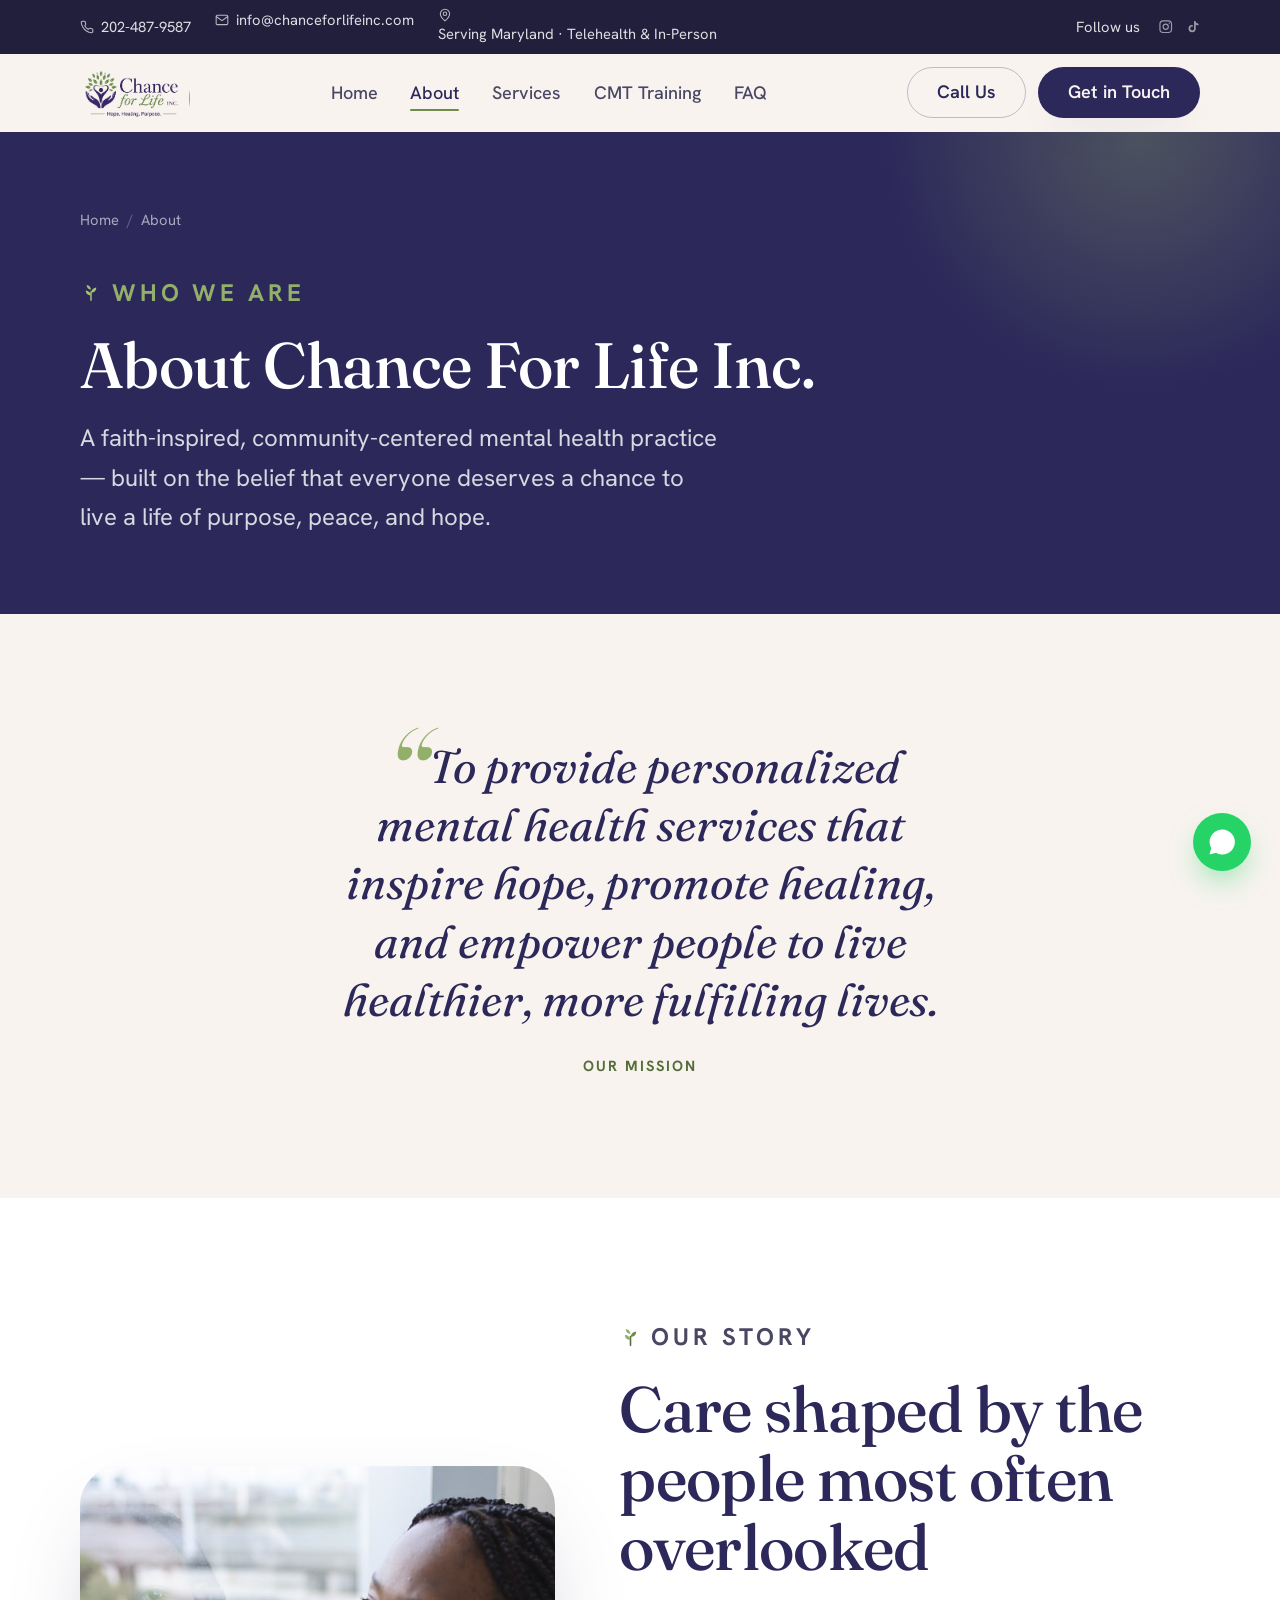
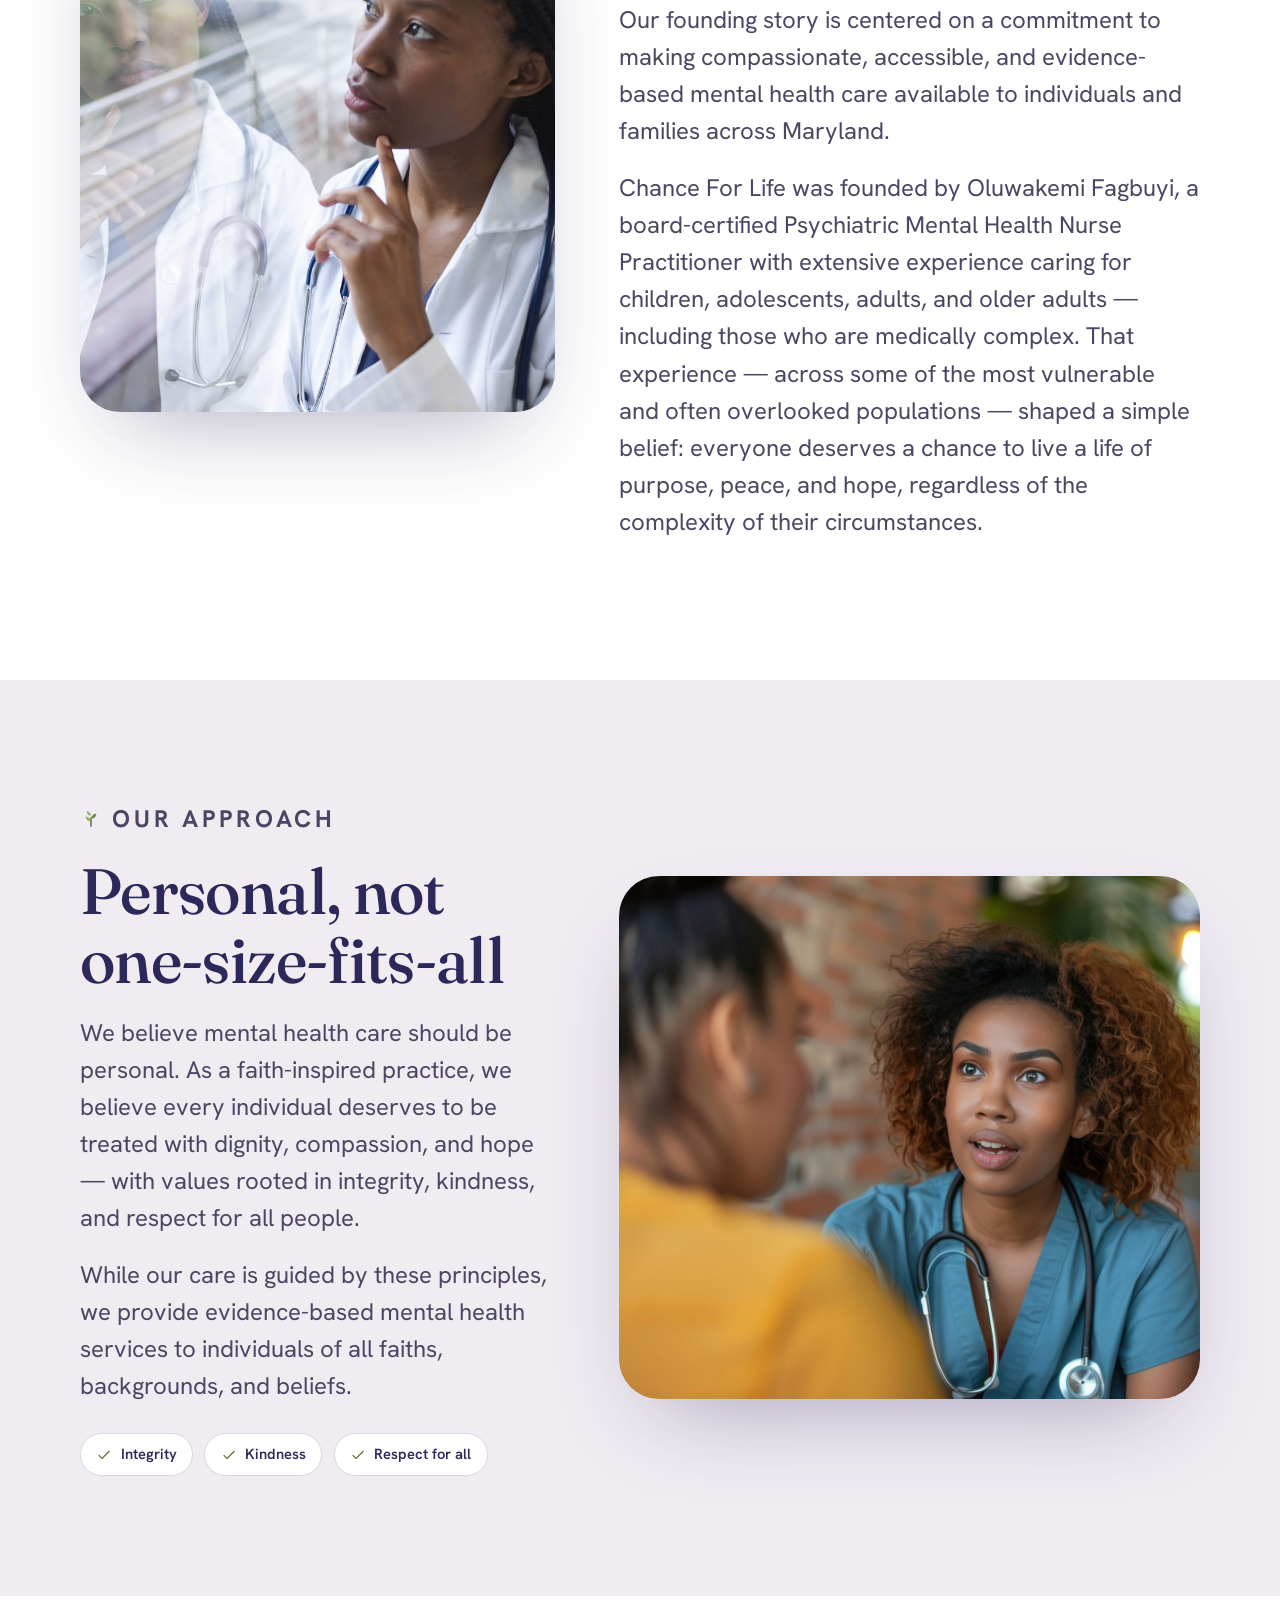
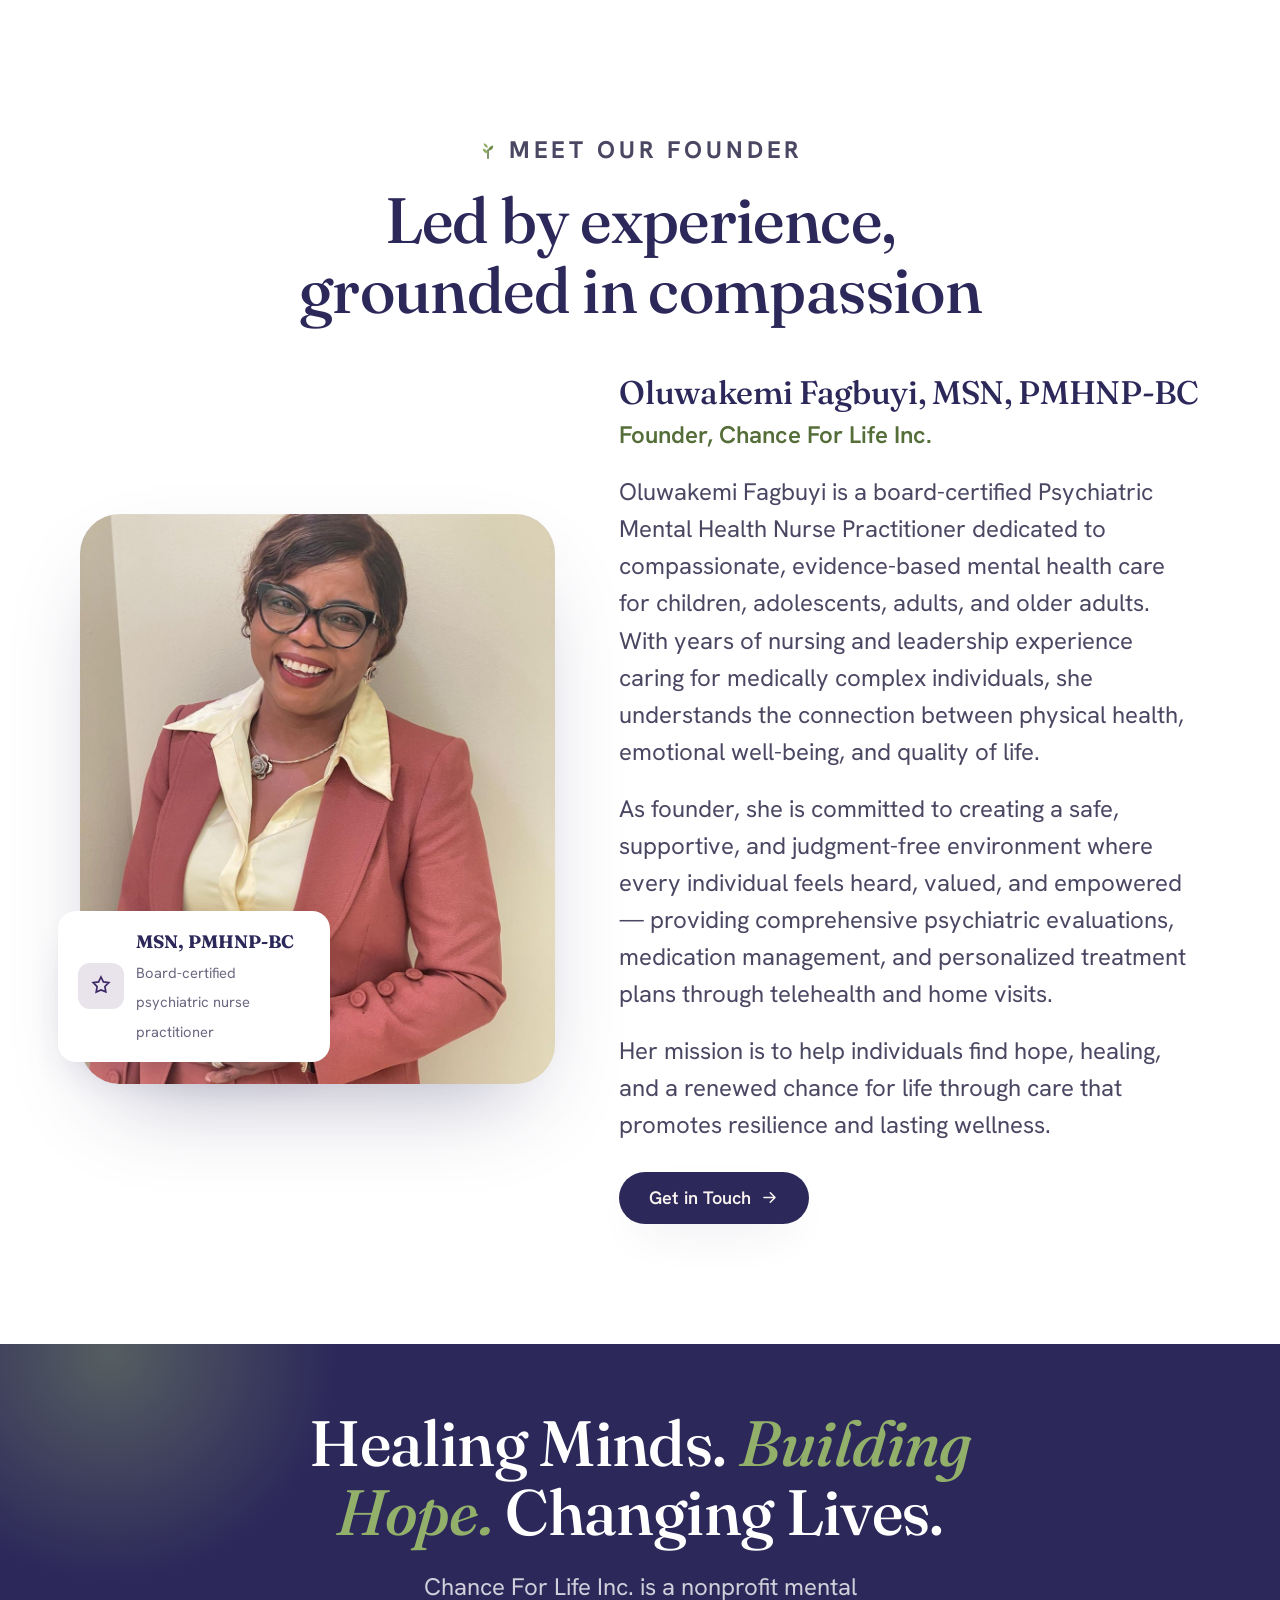
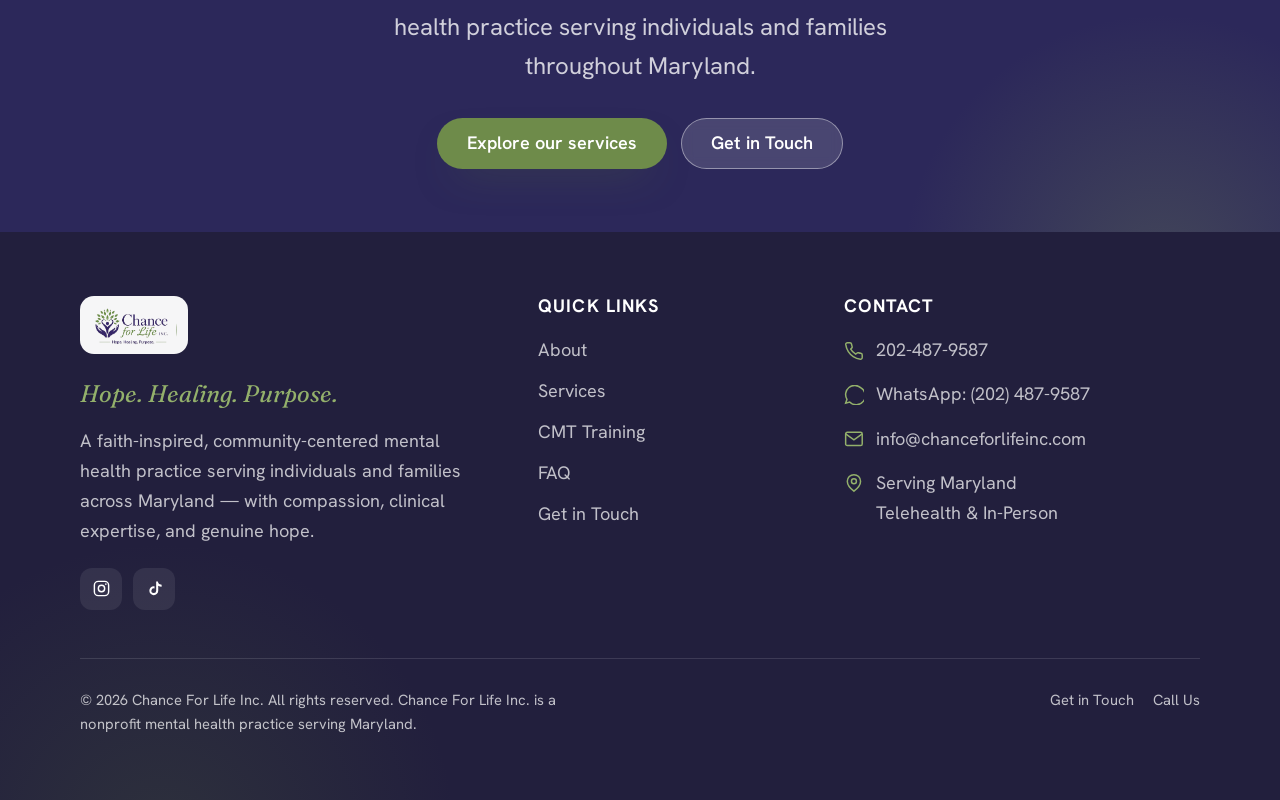
==== commit 7c5a29a5: "Use physician-and-patient photo on About approach section Replaces the solo desk portrait with a pho" ====
--- a/site/about.html
+++ b/site/about.html
@@ -105,7 +105,7 @@
   <div class="container">
     <div class="split split--reverse">
       <div class="split__media reveal">
-        <div class="frame" style="aspect-ratio:4/4.2"><img src="images/about-approach.jpg" alt="A smiling nurse at her desk"></div>
+        <div class="frame" style="aspect-ratio:4/3.6"><img src="images/about-approach.jpg?v=3" alt="A nurse in conversation with a patient"></div>
       </div>
       <div class="split__body reveal d1">
         <p class="eyebrow">Our approach</p>
